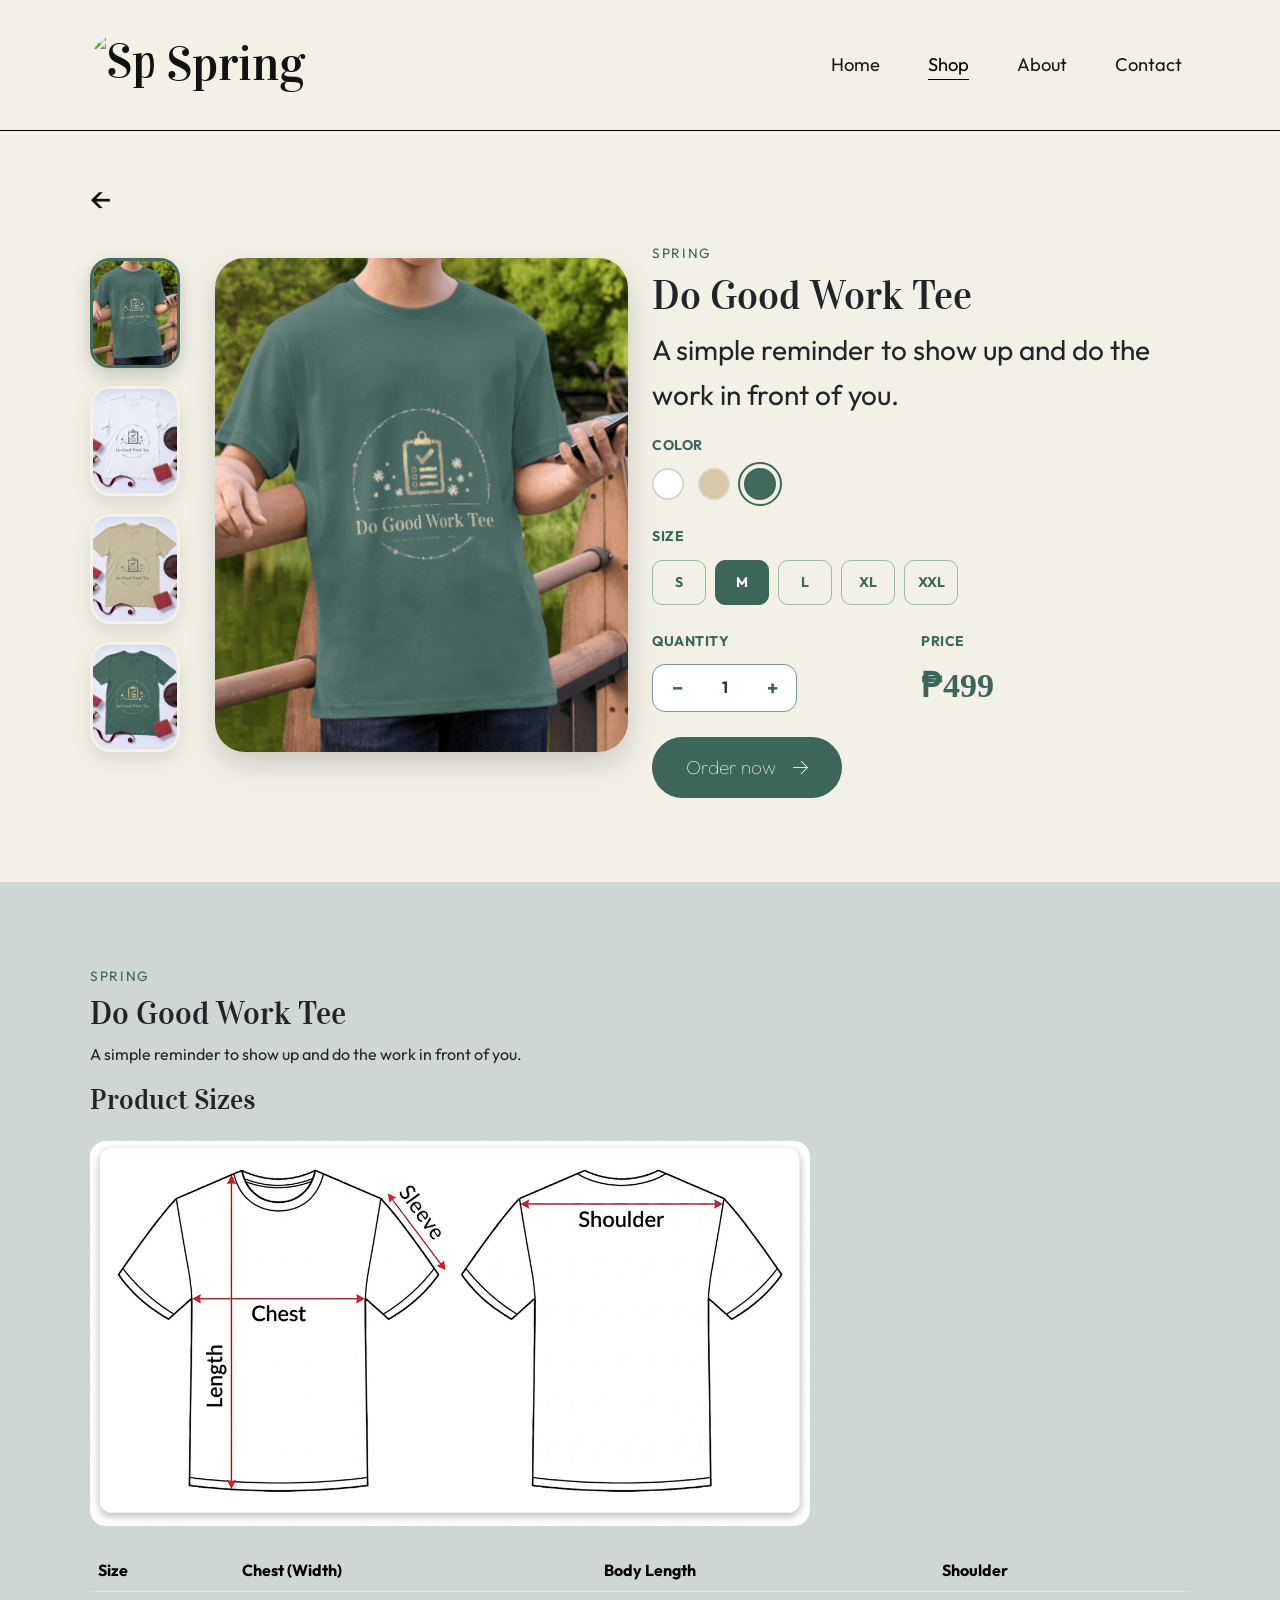
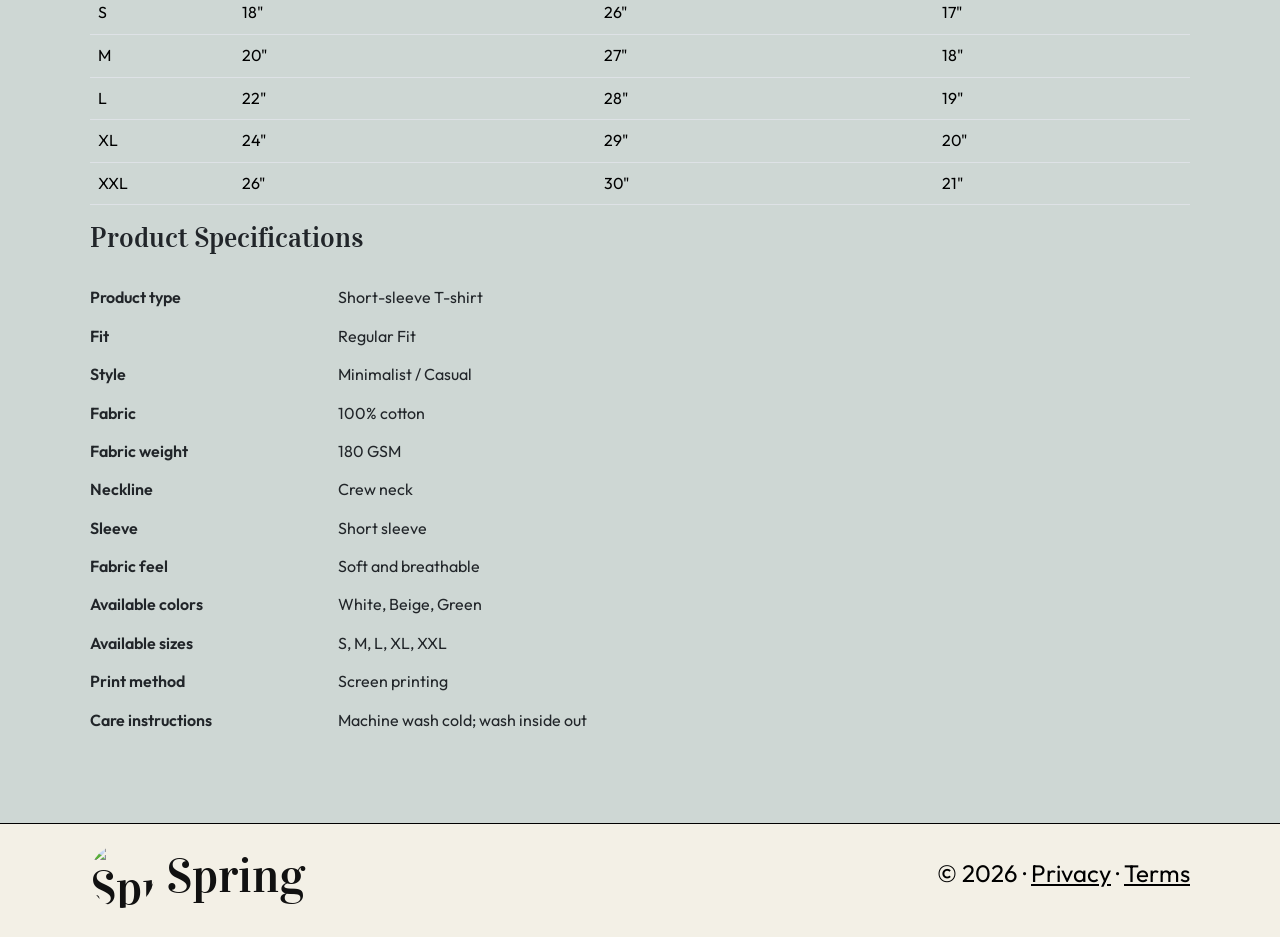
==== shop_product 1.html @ 9e549c5b "Merge pull request #2 from jajaja33e/kyla Merge redesigned shop with the new product pages" ====
<!DOCTYPE html>
<html lang="en">

<head>
    <meta charset="UTF-8">
    <meta name="viewport" content="width=device-width, initial-scale=1.0">
    <title>Spring | Do Good Work Tee</title>
    <link rel="preconnect" href="https://fonts.googleapis.com">
    <link rel="preconnect" href="https://fonts.gstatic.com" crossorigin>
    <link href="https://fonts.googleapis.com/css2?family=Outfit:wght@400;600;700&family=Vidaloka&display=swap" rel="stylesheet">
    <link href="https://cdn.jsdelivr.net/npm/bootstrap@5.3.3/dist/css/bootstrap.min.css" rel="stylesheet">
    <link rel="stylesheet" href="css/style.css">
</head>

<body>

    <header class="site-header">
        <nav class="navbar navbar-expand-lg">
            <div class="container">
                <a class="navbar-brand" href="index.html">
                    <img src="Logo_Spring.png" alt="Spring logo">
                    Spring
                </a>
                <button class="navbar-toggler" type="button" data-bs-toggle="collapse" data-bs-target="#mainNavigation" aria-controls="mainNavigation" aria-expanded="false" aria-label="Toggle navigation">
                    <span class="navbar-toggler-icon"></span>
                </button>
                <div class="collapse navbar-collapse" id="mainNavigation">
                    <ul class="navbar-nav ms-auto">
                        <li class="nav-item"><a class="nav-link" href="index.html">Home</a></li>
                        <li class="nav-item"><a class="nav-link active" href="shop page.html" aria-current="page">Shop</a></li>
                        <li class="nav-item"><a class="nav-link" href="about page.html">About</a></li>
                        <li class="nav-item"><a class="nav-link" href="contact page.html">Contact</a></li>
                    </ul>
                </div>
            </div>
        </nav>
        <hr class="custom-line">
    </header>

    <main>
        <section class="product-detail-section">
            <div class="container">
                <div class="row g-4 align-items-start">
                    <div class="col-12">
                        <a href="shop page.html" class="back-to-shop" aria-label="Back to shop">
                            <span aria-hidden="true">←</span>
                        </a>
                    </div>
                    <div class="col-md-6">
                        <div class="product-gallery">
                            <div class="product-thumbnails">
                                <button class="thumbnail active" type="button" data-image="images/36.png" data-alt="Model wearing the green Do Good Work Tee">
                                    <img src="images/36.png" alt="Model wearing the green Do Good Work Tee">
                                </button>
                                <button class="thumbnail" type="button" data-image="images/31.png" data-alt="White Do Good Work Tee laid flat">
                                    <img src="images/31.png" alt="White Do Good Work Tee laid flat">
                                </button>
                                <button class="thumbnail" type="button" data-image="images/32.png" data-alt="Beige Do Good Work Tee laid flat">
                                    <img src="images/32.png" alt="Beige Do Good Work Tee laid flat">
                                </button>
                                <button class="thumbnail" type="button" data-image="images/33.png" data-alt="Green Do Good Work Tee laid flat">
                                    <img src="images/33.png" alt="Green Do Good Work Tee laid flat">
                                </button>
                            </div>
                            <div class="product-main">
                                <img id="mainProductImage" src="images/36.png" alt="Model wearing the green Do Good Work Tee" class="product-main-image">
                            </div>
                        </div>
                    </div>
                    <div class="col-md-6">
                        <div class="product-information">
                            <p class="product-brand">SPRING</p>
                            <h1 id="product-name">Do Good Work Tee</h1>
                            <p class="product-description">A simple reminder to show up and do the work in front of you.</p>
                            <div class="product-option">
                                <label>COLOR</label>
                                <div class="color-options">
                                    <button type="button" class="color-btn" data-color="White" data-image="images/31.png" data-alt="White Do Good Work Tee laid flat" title="White" style="--swatch-color: #ffffff;"></button>
                                    <button type="button" class="color-btn" data-color="Beige" data-image="images/32.png" data-alt="Beige Do Good Work Tee laid flat" title="Beige" style="--swatch-color: #d8c8a5;"></button>
                                    <button type="button" class="color-btn active" data-color="Green" data-image="images/33.png" data-alt="Green Do Good Work Tee laid flat" title="Green" style="--swatch-color: #416b5b;"></button>
                                </div>
                                <input type="hidden" id="product-color" value="Green">
                            </div>
                            <div class="product-option">
                                <label>SIZE</label>
                                <div class="size-options">
                                    <button type="button" class="size-btn" data-size="S">S</button>
                                    <button type="button" class="size-btn active" data-size="M">M</button>
                                    <button type="button" class="size-btn" data-size="L">L</button>
                                    <button type="button" class="size-btn" data-size="XL">XL</button>
                                    <button type="button" class="size-btn" data-size="XXL">XXL</button>
                                </div>
                                <input type="hidden" id="product-size" value="M">
                            </div>
                            <div class="row g-3 product-purchase-details">
                                <div class="col-6">
                                    <div class="product-option">
                                        <label for="product-quantity">QUANTITY</label>
                                        <div class="quantity-control">
                                            <button type="button" id="decrease-quantity" aria-label="Decrease quantity">−</button>
                                            <input type="number" id="product-quantity" value="1" min="1">
                                            <button type="button" id="increase-quantity" aria-label="Increase quantity">+</button>
                                        </div>
                                    </div>
                                </div>
                                <div class="col-6">
                                    <div class="product-option">
                                        <label>PRICE</label>
                                        <p class="product-price">₱499</p>
                                    </div>
                                </div>
                            </div>
                            <a class="add-to-cart-btn order-now" id="order-now" href="mailto:orders@examplewebsite142.com">Order now <span aria-hidden="true">→</span></a>
                        </div>
                    </div>
                </div>
            </div>
        </section>

        <section class="product-information-section">
            <div class="container">
                <div class="product-introduction">
                    <p class="product-brand">SPRING</p>
                    <h2>Do Good Work Tee</h2>
                    <p>A simple reminder to show up and do the work in front of you.</p>
                </div>
                <div class="product-size-guide">
                    <h3>Product Sizes</h3>
                    <img src="images/Rectangle 3.png" alt="T-shirt measurement guide showing chest, length, sleeve, and shoulder" class="img-fluid size-guide-image">
                    <div class="table-responsive">
                        <table class="table size-chart">
                            <thead>
                                <tr>
                                    <th scope="col">Size</th>
                                    <th scope="col">Chest (Width)</th>
                                    <th scope="col">Body Length</th>
                                    <th scope="col">Shoulder</th>
                                </tr>
                            </thead>
                            <tbody>
                                <tr><td>S</td><td>18"</td><td>26"</td><td>17"</td></tr>
                                <tr><td>M</td><td>20"</td><td>27"</td><td>18"</td></tr>
                                <tr><td>L</td><td>22"</td><td>28"</td><td>19"</td></tr>
                                <tr><td>XL</td><td>24"</td><td>29"</td><td>20"</td></tr>
                                <tr><td>XXL</td><td>26"</td><td>30"</td><td>21"</td></tr>
                            </tbody>
                        </table>
                    </div>
                </div>
                <div class="product-specifications">
                    <h3>Product Specifications</h3>
                    <dl class="specifications-list">
                        <div class="specification-item"><dt>Product type</dt><dd>Short-sleeve T-shirt</dd></div>
                        <div class="specification-item"><dt>Fit</dt><dd>Regular Fit</dd></div>
                        <div class="specification-item"><dt>Style</dt><dd>Minimalist / Casual</dd></div>
                        <div class="specification-item"><dt>Fabric</dt><dd>100% cotton</dd></div>
                        <div class="specification-item"><dt>Fabric weight</dt><dd>180 GSM</dd></div>
                        <div class="specification-item"><dt>Neckline</dt><dd>Crew neck</dd></div>
                        <div class="specification-item"><dt>Sleeve</dt><dd>Short sleeve</dd></div>
                        <div class="specification-item"><dt>Fabric feel</dt><dd>Soft and breathable</dd></div>
                        <div class="specification-item"><dt>Available colors</dt><dd>White, Beige, Green</dd></div>
                        <div class="specification-item"><dt>Available sizes</dt><dd>S, M, L, XL, XXL</dd></div>
                        <div class="specification-item"><dt>Print method</dt><dd>Screen printing</dd></div>
                        <div class="specification-item"><dt>Care instructions</dt><dd>Machine wash cold; wash inside out</dd></div>
                    </dl>
                </div>
            </div>
        </section>
    </main>

    <footer class="site-footer">
        <hr class="custom-line">
        <div class="container">
            <div class="row align-items-center">
                <div class="col-md-6">
                    <a href="index.html" class="footer-brand">
                        <img src="Logo_Spring.png" alt="Spring logo">
                        Spring
                    </a>
                </div>
                <div class="col-md-6 text-md-end">
                    <p>© 2026 · <a href="privacy policy page.html">Privacy</a> · <a href="terms & conditions page.html">Terms</a></p>
                </div>
            </div>
        </div>
    </footer>

    <script src="https://cdn.jsdelivr.net/npm/bootstrap@5.3.3/dist/js/bootstrap.bundle.min.js"></script>
    <script src="js/script.js"></script>
</body>

</html>
---- css/style.css ----
:root {
  --font-heading: "Vidaloka", Georgia, serif;
  --font-body: "Outfit", -apple-system, BlinkMacSystemFont, sans-serif;
  --cream: #f3f0e6;
  --sage: #ced7d4;
  --green: #3b6255;
  --green-deep: #167252;
}

/* Body & Paragraphs */
body, p {
  font-family: var(--font-body);
  font-weight: 400;
  line-height: 1.6;
}

/* Headings */
h1, h2, h3, h4, h5, h6 {
  font-family: var(--font-heading);
  font-weight: 400;
  line-height: 1.2;
}

.site-header,
.navbar,
.site-footer {
    background-color: var(--cream);
}

.navbar-brand,
.footer-brand {
    display: inline-flex;
    align-items: center;
    gap: 12px;
    font-size: clamp(2rem, 4vw, 3rem);
    font-family: var(--font-heading);
    font-weight: 400;
    line-height: 1.2;
    color: #111 !important;
    text-decoration: none;
}

.navbar-brand img,
.footer-brand img {
    width: 64px;
    height: 64px;
    border-radius: 50%;
    object-fit: cover;
}

.navbar-nav {
    gap: 0.5rem 2rem;
}

.nav-item {
    font-size: 1.15rem;
    padding: 0;
}

.nav-link {
    color: #1a1a1a;
    text-decoration: none;
}

.nav-link:hover,
.nav-link:focus {
    color: var(--green);
}

.nav-link.active {
    color: #1a1a1a;
    text-decoration: underline;
    text-underline-offset: 8px;
    text-decoration-thickness: 1px;
}

/* Buttons */

a.btn.product-button {
    background-color: #167252 !important;
    color: white !important;
    border: none !important;
    padding: 12px 35px;
    border-radius: 50px !important;
    text-decoration: none;
    display: inline-block;
    font-size: 16px;
}

a.btn.product-button:hover {
    background-color: #105a40 !important;
    color: white !important;
}

a.btn.product-button:focus {
    box-shadow: none !important;
}

a.btn.hero-button {
    background-color: #167252 !important;
    color: white !important;
    border: none !important;
    padding: 12px 35px;
    border-radius: 50px !important;
    text-decoration: none;
    display: inline-block;
    font-size: 16px;    
}

a.btn.hero-button:hover {
    background-color: #105a40 !important;
    color: white !important;
}

a.btn.hero-button:focus {
    box-shadow: none !important;
}

.btn.contact-submit-button {
    background-color: #3B6255 !important;
    color: white !important;
    border: none !important;
    padding: 12px 35px;
    border-radius: 10px !important;
    text-decoration: none;
    display: inline-block;
    font-size: 16px;    
}

/* All Pages Footer */

.container {
    padding: 20px;
}

.footer-brand {
    padding-bottom: 0;
}

.col-md-6.text-md-end p,
.col-md-6.text-md-end a {
    font-size: 24px !important;
    color: black;
}

/* Home Page */
.hero-section {
    background-image: url("../images/Landing_Page.png");
    background-size: cover;
    background-position: center;
    background-repeat: no-repeat;
    min-height: 100vh;          
    width: 100%;                
    box-sizing: border-box;     
    color: rgb(0, 0, 0);
    padding: 8rem 1.5rem;
    display: flex;
    align-items: center;
}

.hero-section h1 {
    font-size: clamp(2.4rem, 5vw, 4.5rem);
}

.hero-section p {
    max-width: 34rem;
    margin: 1rem auto 1.5rem;
    font-size: 1.25rem;
}


.product-card {
    width: 100%;
    max-width: 320px;
    background: transparent;
    padding: 0;
    text-align: center;
}

.product-card img {
    width: 100%;
    aspect-ratio: 4 / 5;
    object-fit: cover;
    object-position: center top;
    display: block;
    border-radius: 16px;
}

.container-shop {
    display: block;
    width: 100%;
}

.container-shop > .row {
    width: 100%;
}

.container-shop [class*="col-"] {
    display: flex;
    justify-content: center;
}
 
.product-card h2,
.product-card h3 {
    padding-top: 1rem;
    margin-bottom: 0.25rem;
    font-size: 1.75rem;
}

.product-card .product-price {
    margin: 0 0 0.85rem;
    font-size: 1.35rem;
}

.products-section,
.shop-title,
.shop-section {
    background-color: var(--sage);
}

.products-section,
.shop-section {
    padding: 2.5rem 1.5rem 4rem;
}

.products-section h2 {
    font-size: clamp(2rem, 4vw, 3rem);
    margin-bottom: 1.5rem;
}

.shop-title {
    padding: 0;
}

.container-shop {
    padding-left: 1.5rem;
    padding-right: 1.5rem;
}

.products-section .row,
.shop-section .row {
    --bs-gutter-y: 2.5rem;
    --bs-gutter-x: 1.5rem;
}

.coming-soon {
    padding-top: 2.5rem;
    font-size: 1.1rem;
    text-align: right;
}

.shop-title h1 {
    margin: 0;
    padding: 2rem 0;
    font-size: clamp(2rem, 4vw, 3rem);
}

/* About */
.about-preview {
    padding: 50px
}

.about-preview img {
    width: 403px;
    height: 400px;
    object-fit: cover;
    display: block;
    border-radius: 20px;
    box-shadow: 0 0 8px 5px rgba(0, 0, 0, 0.25);

}

.about-preview p {
    font-size: 24px;
}

.about-preview h2 {
    font-size: 48px;
    padding-bottom: 20px;
}

.about-page-section {
    padding: 50px;
}

.about-page-section img {
    width: 100%;
    max-width: 688px;
    height: auto;
    aspect-ratio: 688 / 703;
    object-fit: cover;
    display: block;
    border-radius: 20px;
    box-shadow: 0 0 8px 5px rgba(0, 0, 0, 0.25);
}

.container-about {
    display: flex;
    flex-wrap: wrap;
    justify-content: center;
    gap: 20px;
    width: 100%;
}

.about-page-section p {
    font-size: 24px;
 
}

/* Contact */

.contact-main {
    padding: 50px;
}

.contact-hero {
    color: #3B6255;
    padding: clamp(20px, 7vw, 100px);
    display: flex;
    flex-direction: column;
    flex-wrap: nowrap;
    justify-content: flex-start;
    align-items: flex-start;
    gap: clamp(10px, 2vw, 20px);
    width: 100%;
    box-sizing: border-box;
    overflow-wrap: break-word;
}


.contact-hero h1 {
    font-size: 8vw !important;
    line-height: 1.2;
    white-space: nowrap;
    width: 100%;
    margin: 0;
}

.contact-hero h2 {
   font-size: 2.5vw !important;
    line-height: 1.2;
    white-space: nowrap;
    width: 100%;
    margin: 0;
}

.contact-hero p {
    font-size: 2vw !important;
    line-height: 1.5;
    width: 100%;
    margin: 0;
}
.contact-hero * {
    max-width: 100%;
    box-sizing: border-box;
}

.contact-detail {
    padding: 40px;
}
.contact-detail p {
    margin-bottom: 0px;
}
.contact-detail a {
    display: inline-block;
    margin-top: 0;
    line-height: 1;
    color: black;
    letter-spacing: 2px;
    text-decoration: none;
    font-weight: lighter;
}

.col-md-6 {
    font-size: 28px;
    font-weight: lighter;
}

.container-exploring {
    display: flex;
    justify-content: center;
    align-items: center;
    text-align: center;
    min-height: 70vh;
}


.cta-content {
    display: flex;
    flex-direction: column;
    align-items: center;
    justify-content: center;
    text-align: center;

    background-color: #9CB0A9;
    padding: 60px clamp(20px, 10vw, 200px);
    border-radius: 15px;

    width: 90%;
    max-width: 1200px;
    box-sizing: border-box;
    margin: 0 auto;
}

/* Solo Product Page */
/* PRODUCT GALLERY */
.product-gallery {
    display: grid;
    grid-template-columns: 90px minmax(0, 1fr);
    gap: 35px;
    align-items: stretch;
    width: 100%;
    padding: 15px 0;
}

/* THUMBNAILS */
.product-thumbnails {
    display: flex;
    flex-direction: column;
    justify-content: space-between;
    gap: 18px;
    width: 90px;
}

.thumbnail {
    width: 90px;
    height: 110px;
    flex-shrink: 0;
    padding: 0;
    border: 3px solid transparent;
    border-radius: 20px;
    overflow: hidden;
    background: #f2f0e9;
    cursor: pointer;
    box-shadow: 0 8px 20px rgba(0, 0, 0, 0.10);
    transition: all 0.3s ease;
}

.thumbnail img {
    width: 100%;
    height: 100%;
    display: block;
    object-fit: cover;
}

.thumbnail:hover {
    transform: scale(1.04);
}

.thumbnail.active {
    border-color: #426d5d;
    box-shadow: 0 8px 20px rgba(0, 0, 0, 0.18);
}

/* MAIN IMAGE */
.product-main {
    width: 100%;
    min-width: 0;
    overflow: hidden;
    border-radius: 30px;
    background: #f2f0e9;
    box-shadow: 0 12px 30px rgba(0, 0, 0, 0.16);
}

.product-main-image {
    display: block;
    width: 100%;
    height: 100%;
    aspect-ratio: 0.9 / 1;
    object-fit: cover;
    object-position: center;
    transition: opacity 0.3s ease;
}

/* Terms and Condition */

.terms-section {
    background-color: #CED7D4;
    padding: 80px 90px;
    margin: 40px auto;
}

body {
    background-color: #F3F0E6;
}

.terms-introduction {
    background-color: #F3F0E6;
    padding: 30px 30px;
    border-radius: 15px;
    box-shadow: 0 0 8px 5px rgba(0, 0, 0, 0.25);
    overflow: hidden; 
    margin: 40px auto;
    font-size: 18px;
}

.Title_TermsandCo {
    margin: 180px auto;
    font-size: 80px;
}

.Title_Terms {
    font-size: 40px;
    margin: 20px;
}

.custom-line {
    border: 0;
    border-top: 1px solid black;
    opacity: 1;
    margin: 0px 0px;
}

.keep-in-touch {
    padding: 180px;
}

.keep-in-touch-links a,
.keep-in-touch-links a:visited {
    font-size: 18px;
    color: #000000 !important;
    text-decoration: none;
}

.keep-in-touch-links a:hover {
    color: #555555 !important; 
    text-decoration: underline;
}

/* Store Menu */

.product-option {
    margin-bottom: 25px;
}

.product-option label {
    display: block;
    color: #3d665a;
    font-size: 14px;
    font-weight: 700;
    letter-spacing: .5px;
    margin-bottom: 12px;
}

.size-options {
    display: flex;
    flex-wrap: wrap;
    gap: 9px;
}

.size-btn {
    width: 54px;
    height: 45px;
    border: 1px solid #a0b7ac;
    border-radius: 10px;
    background: transparent;
    color: #3d665a;
    font-size: 14px;
    font-weight: 700;
    cursor: pointer;
    transition: all .25s ease;
}

.size-btn:hover,
.size-btn.active {
    background: #3d665a;
    color: #fff;
    border-color: #3d665a;
}

.quantity-control {
    display: flex;
    align-items: center;
    justify-content: space-around;
    width: 100%;
    max-width: 145px;
    height: 48px;
    border: 1px solid #76998b;
    border-radius: 13px;
    background: #fff;
}

.quantity-control button {
    border: none;
    background: transparent;
    color: #3d665a;
    font-size: 20px;
    font-weight: 700;
    cursor: pointer;
    padding: 5px 10px;
}

.quantity-control input {
    width: 30px;
    border: none;
    outline: none;
    background: transparent;
    color: #243d35;
    text-align: center;
    font-size: 16px;
    font-weight: 700;
    appearance: textfield;
    -moz-appearance: textfield;
}

.quantity-control input::-webkit-inner-spin-button,
.quantity-control input::-webkit-outer-spin-button {
    -webkit-appearance: none;
    margin: 0;
}

.product-price {
    color: #3d665a;
    font-family: Georgia, serif;
    font-size: 34px;
    font-weight: 700;
    margin: 0;
    line-height: 1.3;
}

.add-to-cart-btn {
    display: inline-flex;
    align-items: center;
    justify-content: center;
    gap: 15px;
    padding: 15px 25px;
    min-width: 190px;
    border: none;
    border-radius: 50px;
    background: #3d665a;
    color: #fff;
    font-size: 19px;
    cursor: pointer;
    transition: all .3s ease;
}

.add-to-cart-btn span {
    font-size: 28px;
    line-height: 1;
}

.add-to-cart-btn:hover {
    background: #294b40;
    transform: translateY(-2px);
}

.color-options {
    display: flex;
    align-items: center;
    gap: 14px;
}

.color-btn {
    width: 32px;
    height: 32px;
    min-width: 32px;
    padding: 0;
    border-radius: 50%;
    border: 2px solid #d5d5d5;
    background: var(--swatch-color);
    cursor: pointer;
    transition: all .25s ease;
    position: relative;
}

.color-btn:hover {
    transform: scale(1.12);
}

.color-btn.active {
    outline: 2px solid #3d665a;
    outline-offset: 4px;
    border-color: #3d665a;
}

.color-btn[data-color="white"] {
    border-color: #c9c9c9;
}

.product-purchase-details {
    max-width: 100%;
}

.product-option select {
    max-width: 250px;
    border-color: #a0b7ac;
    border-radius: 10px;
}

.product-information-section {
    background-color: var(--sage);
    padding: 4rem 0;
}

.product-brand {
    color: var(--green);
    letter-spacing: 0.12em;
    font-size: 0.85rem;
    margin-bottom: 0.5rem;
}

.product-detail-section {
    padding: 2rem 0 4rem;
}

.back-to-shop {
    color: #111;
    text-decoration: none;
    font-size: 2rem;
    line-height: 1;
}

.order-now {
    text-decoration: none;
    color: #fff;
}

.specifications-list {
    margin: 1.5rem 0 0;
}

.specification-item {
    display: grid;
    grid-template-columns: minmax(9rem, 14rem) 1fr;
    gap: 0.5rem 1.5rem;
    padding: 0.4rem 0;
}

.specification-item dt {
    font-weight: 600;
}

.specification-item dd {
    margin: 0;
}

.size-guide-image {
    display: block;
    max-width: 720px;
    margin: 1.5rem 0;
    background: #fff;
    border-radius: 16px;
}

.size-chart th,
.size-chart td {
    background: transparent;
}

@media (max-width: 767px) {
    .product-gallery {
        grid-template-columns: 1fr;
    }

    .product-thumbnails {
        flex-direction: row;
        width: 100%;
        overflow-x: auto;
    }

    .hero-section {
        min-height: 70vh;
        padding: 6rem 1rem;
    }

    .nav-item {
        font-size: 1.1rem;
    }
}


/* Bootstrap Accordion Edits Terms and Condition */

.terms-accordion {
    --bs-accordion-bg: transparent !important;
    --bs-accordion-active-bg: transparent !important;
    --bs-accordion-btn-bg: transparent !important;
    --bs-accordion-border-color: transparent !important;
    --bs-accordion-btn-focus-box-shadow: none !important;
    background: transparent !important;
}

.terms-accordion .accordion-item {
    background: transparent !important;
    border-color: transparent !important;
}

.terms-accordion .accordion-button,
.terms-accordion .accordion-button.collapsed,
.terms-accordion .accordion-button:not(.collapsed) {
    background: transparent !important;
    background-color: transparent !important;
    color: #212529;
    box-shadow: none !important;
    font-size: 40px;
}

.terms-accordion .accordion-button:not(.collapsed) {
    color: #3B6255;
}

.terms-accordion .accordion-button:focus {
    box-shadow: none !important;
    border-color: transparent !important;
}

.terms-accordion .accordion-body {
    background-color: #F3F0E6;
    padding: 30px 30px;
    border-radius: 15px;
    overflow: hidden; 
    margin: 40px auto;
    font-size: 18px;
}
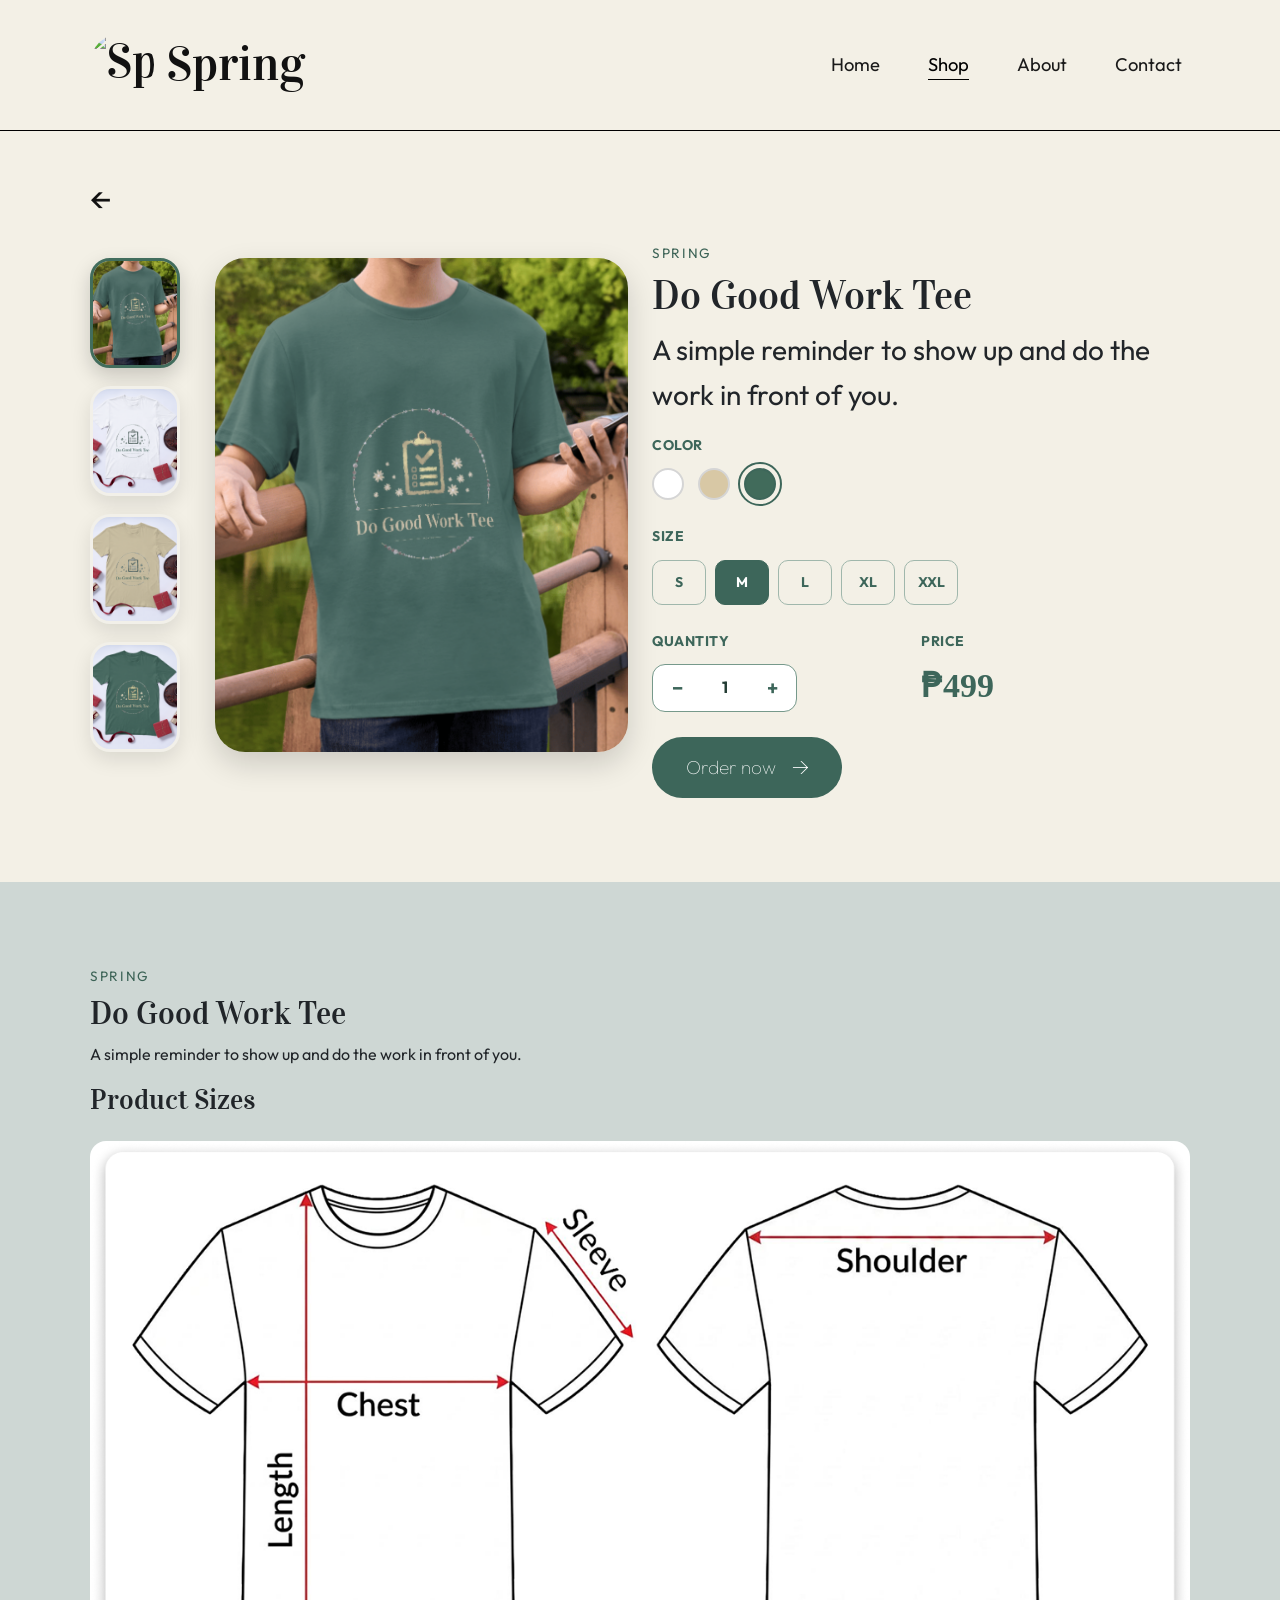
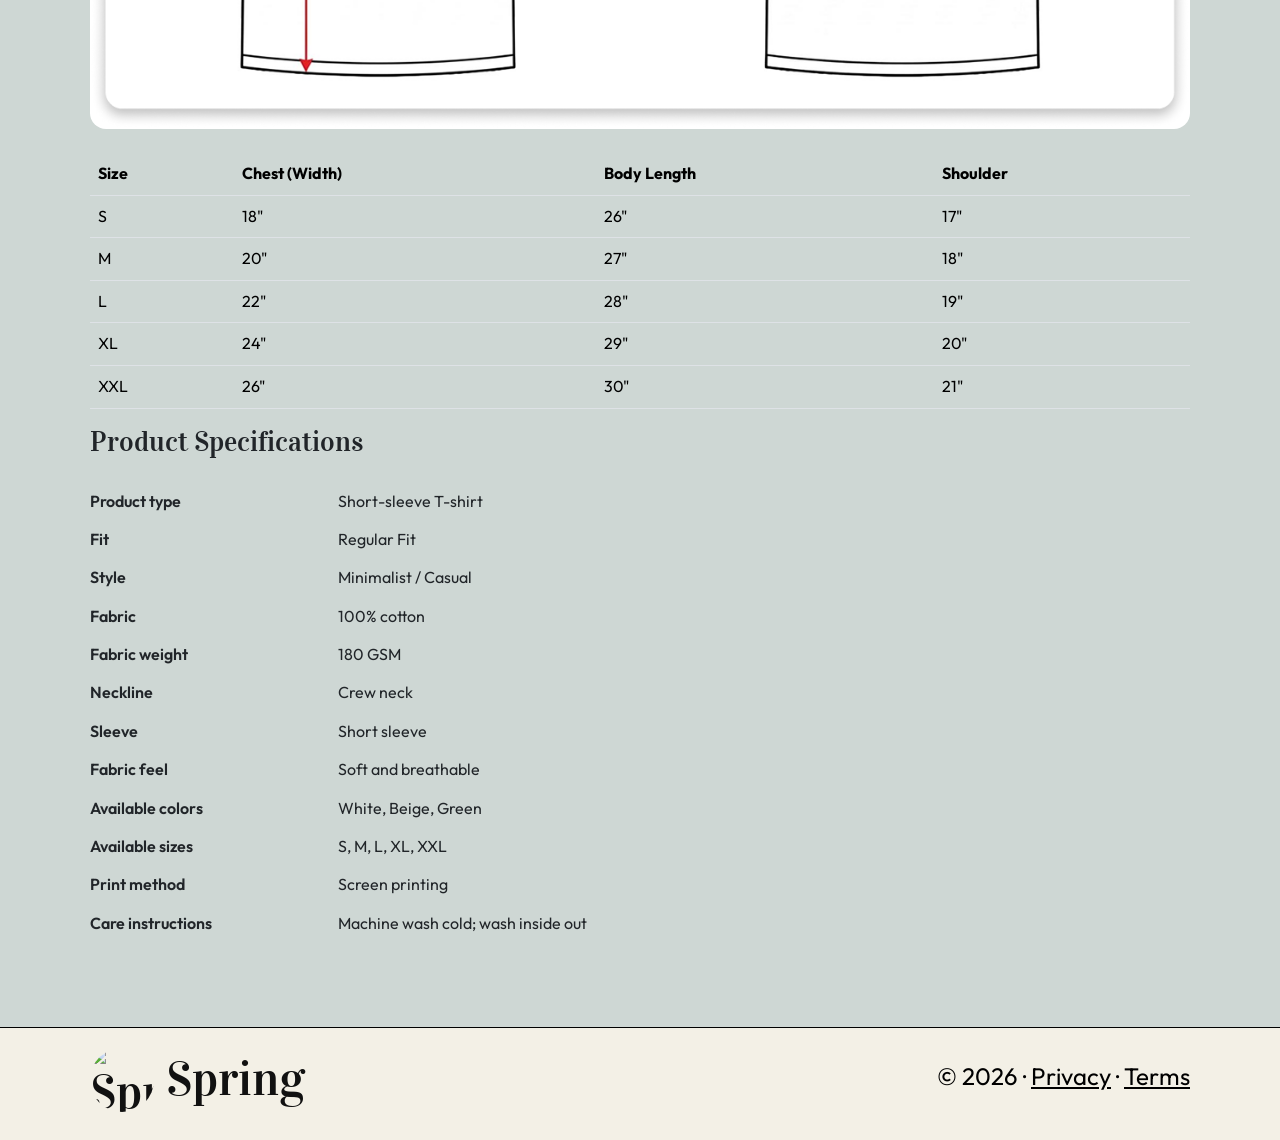
==== commit 27e540e8: "Order Now has a functionality" ====
--- a/shop_product 1.html
+++ b/shop_product 1.html
@@ -186,7 +186,7 @@
     </footer>
 
     <script src="https://cdn.jsdelivr.net/npm/bootstrap@5.3.3/dist/js/bootstrap.bundle.min.js"></script>
-    <script src="js/script.js"></script>
+    <script src="js/order-now.js"></script>
 </body>
 
 </html>
--- a/css/style.css
+++ b/css/style.css
@@ -357,18 +357,28 @@
 
 .contact-detail {
     padding: 40px;
+    min-width: 0;
+    max-width: 100%;
 }
 .contact-detail p {
     margin-bottom: 0px;
 }
+
 .contact-detail a {
-    display: inline-block;
+    display: block;
+    width: fit-content;
+    max-width: 100%;
     margin-top: 0;
-    line-height: 1;
+    line-height: 1.2;
     color: black;
     letter-spacing: 2px;
     text-decoration: none;
     font-weight: lighter;
+    font-size: min(16px, 3.5vw);
+    white-space: nowrap;
+    overflow: hidden;
+    text-overflow: ellipsis;
+    box-sizing: border-box;
 }
 
 .col-md-6 {
@@ -736,10 +746,13 @@
 
 .size-guide-image {
     display: block;
-    max-width: 720px;
+    width: auto;
+    max-width: 100%;
+    height: auto;
     margin: 1.5rem 0;
     background: #fff;
     border-radius: 16px;
+    box-sizing: border-box;
 }
 
 .size-chart th,
